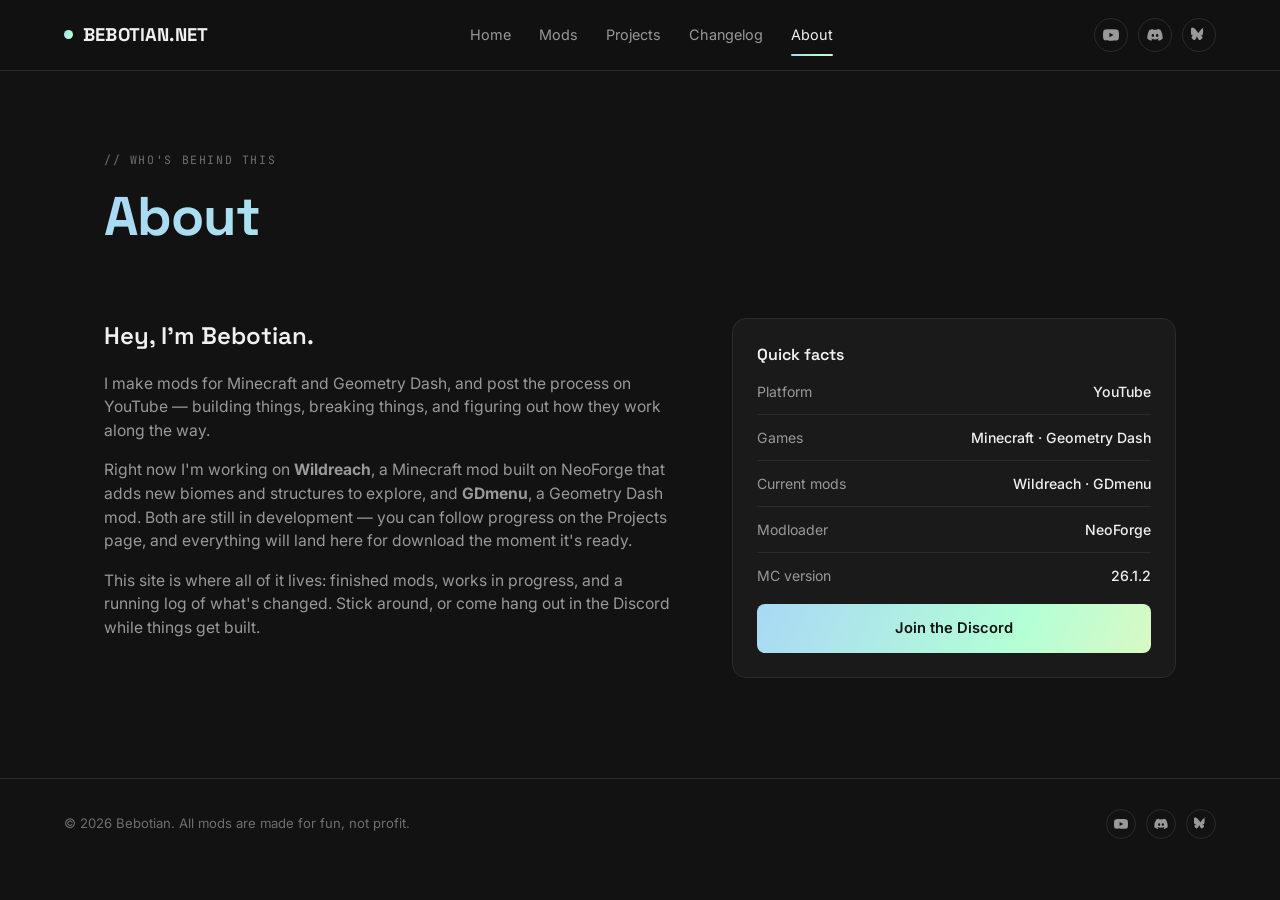
==== about.html @ bc115787 "Add files via upload" ====
<!DOCTYPE html>
<html lang="en">
<head>
<meta charset="UTF-8">
<meta name="viewport" content="width=device-width, initial-scale=1.0">
<title>Bebotian.net — About</title>
<link rel="preconnect" href="https://fonts.googleapis.com">
<link rel="preconnect" href="https://fonts.gstatic.com" crossorigin>
<link href="https://fonts.googleapis.com/css2?family=Space+Grotesk:wght@500;600;700&family=Inter:wght@400;500;600&family=JetBrains+Mono:wght@400;500&display=swap" rel="stylesheet">
<link rel="stylesheet" href="style.css">
</head>
<body>

<header>
  <a href="index.html" class="logo"><span class="logo-dot"></span>BEBOTIAN.NET</a>
  <nav class="pages">
    <a href="index.html">Home</a>
    <a href="index.html#mods">Mods</a>
    <a href="projects.html">Projects</a>
    <a href="changelog.html">Changelog</a>
    <a href="about.html" class="active">About</a>
  </nav>
  <div class="socials">
    <a class="social-btn" href="https://www.youtube.com/@Bebotian" target="_blank" rel="noopener" aria-label="YouTube" title="YouTube">
      <svg viewBox="0 0 24 24" fill="currentColor"><path d="M23.5 6.2a3 3 0 0 0-2.1-2.1C19.5 3.5 12 3.5 12 3.5s-7.5 0-9.4.6A3 3 0 0 0 .5 6.2 31 31 0 0 0 0 12a31 31 0 0 0 .5 5.8 3 3 0 0 0 2.1 2.1c1.9.6 9.4.6 9.4.6s7.5 0 9.4-.6a3 3 0 0 0 2.1-2.1A31 31 0 0 0 24 12a31 31 0 0 0-.5-5.8ZM9.6 15.5V8.5L15.8 12l-6.2 3.5Z"/></svg>
    </a>
    <a class="social-btn" href="https://discord.gg/Nxk4wjnvHS" target="_blank" rel="noopener" aria-label="Discord" title="Discord">
      <svg viewBox="0 0 24 24" fill="currentColor"><path d="M20.3 4.4A19.7 19.7 0 0 0 15.6 3c-.2.4-.5.9-.6 1.3a18 18 0 0 0-5.9 0A9 9 0 0 0 8.4 3a19.7 19.7 0 0 0-4.7 1.5C1 8.9.3 13.3.6 17.6a19.9 19.9 0 0 0 5.9 3c.5-.6.9-1.3 1.2-2a13 13 0 0 1-1.9-.9l.5-.4a14 14 0 0 0 11.4 0l.5.4c-.6.3-1.2.6-1.9.9.3.7.7 1.4 1.2 2a19.8 19.8 0 0 0 5.9-3c.4-5-.9-9.3-3.1-13.2ZM8.8 15c-1 0-1.9-1-1.9-2.2s.8-2.2 1.9-2.2 1.9 1 1.9 2.2-.9 2.2-1.9 2.2Zm6.4 0c-1 0-1.9-1-1.9-2.2s.8-2.2 1.9-2.2 1.9 1 1.9 2.2-.8 2.2-1.9 2.2Z"/></svg>
    </a>
    <a class="social-btn" href="https://bsky.app/profile/bebotian.bsky.social" target="_blank" rel="noopener" aria-label="Bluesky" title="Bluesky">
      <svg viewBox="0 0 24 24" fill="currentColor"><path d="M12 10.8C10.6 8.2 7.3 3.6 4.4 1.6 1.7-.2.7.9.3 1.7c-1 2.2-.3 8.3.1 9.5.5 1.6 2.2 2.1 3.8 1.9-2.7.4-5.1 1.5-2 5 3.6 4 5-.8 6.2-2.9.2-.4.4-.7.6-1 .2.3.4.6.6 1 1.2 2.1 2.6 6.9 6.2 2.9 3.1-3.5.7-4.6-2-5 1.6.2 3.3-.3 3.8-1.9.4-1.2 1.1-7.3.1-9.5C21.3.9 20.3-.2 17.6 1.6c-2.9 2-6.2 6.6-7.6 9.2Z"/></svg>
    </a>
  </div>
</header>

<div class="page-hero">
  <div class="eyebrow">// who's behind this</div>
  <h1>About</h1>
</div>

<section class="section" style="padding-top:20px;">
  <div class="about-grid">

    <div>
      <h2>Hey, I'm Bebotian.</h2>
      <p>I make mods for Minecraft and Geometry Dash, and post the process on YouTube — building things, breaking things, and figuring out how they work along the way.</p>
      <p>Right now I'm working on <strong>Wildreach</strong>, a Minecraft mod built on NeoForge that adds new biomes and structures to explore, and <strong>GDmenu</strong>, a Geometry Dash mod. Both are still in development — you can follow progress on the Projects page, and everything will land here for download the moment it's ready.</p>
      <p>This site is where all of it lives: finished mods, works in progress, and a running log of what's changed. Stick around, or come hang out in the Discord while things get built.</p>
    </div>

    <div class="info-card">
      <h3>Quick facts</h3>
      <ul class="info-list">
        <li><span>Platform</span><span>YouTube</span></li>
        <li><span>Games</span><span>Minecraft · Geometry Dash</span></li>
        <li><span>Current mods</span><span>Wildreach · GDmenu</span></li>
        <li><span>Modloader</span><span>NeoForge</span></li>
        <li><span>MC version</span><span>26.1.2</span></li>
      </ul>
      <a href="https://discord.gg/Nxk4wjnvHS" target="_blank" rel="noopener" class="btn btn-primary">Join the Discord</a>
    </div>

  </div>
</section>

<footer>
  <div>© <span id="year"></span> Bebotian. All mods are made for fun, not profit.</div>
  <div class="socials">
    <a class="social-btn" href="https://www.youtube.com/@Bebotian" target="_blank" rel="noopener" aria-label="YouTube" title="YouTube">
      <svg viewBox="0 0 24 24" fill="currentColor"><path d="M23.5 6.2a3 3 0 0 0-2.1-2.1C19.5 3.5 12 3.5 12 3.5s-7.5 0-9.4.6A3 3 0 0 0 .5 6.2 31 31 0 0 0 0 12a31 31 0 0 0 .5 5.8 3 3 0 0 0 2.1 2.1c1.9.6 9.4.6 9.4.6s7.5 0 9.4-.6a3 3 0 0 0 2.1-2.1A31 31 0 0 0 24 12a31 31 0 0 0-.5-5.8ZM9.6 15.5V8.5L15.8 12l-6.2 3.5Z"/></svg>
    </a>
    <a class="social-btn" href="https://discord.gg/Nxk4wjnvHS" target="_blank" rel="noopener" aria-label="Discord" title="Discord">
      <svg viewBox="0 0 24 24" fill="currentColor"><path d="M20.3 4.4A19.7 19.7 0 0 0 15.6 3c-.2.4-.5.9-.6 1.3a18 18 0 0 0-5.9 0A9 9 0 0 0 8.4 3a19.7 19.7 0 0 0-4.7 1.5C1 8.9.3 13.3.6 17.6a19.9 19.9 0 0 0 5.9 3c.5-.6.9-1.3 1.2-2a13 13 0 0 1-1.9-.9l.5-.4a14 14 0 0 0 11.4 0l.5.4c-.6.3-1.2.6-1.9.9.3.7.7 1.4 1.2 2a19.8 19.8 0 0 0 5.9-3c.4-5-.9-9.3-3.1-13.2ZM8.8 15c-1 0-1.9-1-1.9-2.2s.8-2.2 1.9-2.2 1.9 1 1.9 2.2-.9 2.2-1.9 2.2Zm6.4 0c-1 0-1.9-1-1.9-2.2s.8-2.2 1.9-2.2 1.9 1 1.9 2.2-.8 2.2-1.9 2.2Z"/></svg>
    </a>
    <a class="social-btn" href="https://bsky.app/profile/bebotian.bsky.social" target="_blank" rel="noopener" aria-label="Bluesky" title="Bluesky">
      <svg viewBox="0 0 24 24" fill="currentColor"><path d="M12 10.8C10.6 8.2 7.3 3.6 4.4 1.6 1.7-.2.7.9.3 1.7c-1 2.2-.3 8.3.1 9.5.5 1.6 2.2 2.1 3.8 1.9-2.7.4-5.1 1.5-2 5 3.6 4 5-.8 6.2-2.9.2-.4.4-.7.6-1 .2.3.4.6.6 1 1.2 2.1 2.6 6.9 6.2 2.9 3.1-3.5.7-4.6-2-5 1.6.2 3.3-.3 3.8-1.9.4-1.2 1.1-7.3.1-9.5C21.3.9 20.3-.2 17.6 1.6c-2.9 2-6.2 6.6-7.6 9.2Z"/></svg>
    </a>
  </div>
</footer>

<script>
  document.getElementById('year').textContent = new Date().getFullYear();
</script>

</body>
</html>
---- style.css ----
:root{
  --bg: #121212;
  --surface: #1a1a1a;
  --surface-hover: #202020;
  --border: #2b2b2b;
  --text: #f0f0f0;
  --muted: #999999;
  --muted-dim: #6f6f6f;

  --blue: #a9d8f5;
  --pink: #ffb3d9;
  --lavender: #d8b3ff;
  --mint: #b3ffd6;
  --yellow: #fff3b0;
  --orange: #ffb066;

  --holo: linear-gradient(115deg, var(--blue) 0%, var(--mint) 22%, var(--yellow) 45%, var(--pink) 70%, var(--lavender) 100%);
}

*{ margin:0; padding:0; box-sizing:border-box; }

html{ scroll-behavior:smooth; }

body{
  background:var(--bg);
  color:var(--text);
  font-family:'Inter', sans-serif;
  line-height:1.5;
  overflow-x:hidden;
}

::selection{ background:var(--lavender); color:#121212; }

a{ color:inherit; text-decoration:none; }

.eyebrow{
  font-family:'JetBrains Mono', monospace;
  font-size:0.72rem;
  letter-spacing:0.14em;
  text-transform:uppercase;
  color:var(--muted-dim);
}

/* ---------- NAV ---------- */
header{
  position:sticky;
  top:0;
  z-index:50;
  display:flex;
  align-items:center;
  justify-content:space-between;
  padding:18px 5vw;
  background:rgba(18,18,18,0.85);
  backdrop-filter:blur(10px);
  border-bottom:1px solid var(--border);
  gap:24px;
  flex-wrap:wrap;
}

.logo{
  font-family:'Space Grotesk', sans-serif;
  font-weight:700;
  font-size:1.15rem;
  letter-spacing:0.01em;
  display:flex;
  align-items:center;
  gap:10px;
}

.logo-dot{
  width:9px; height:9px; border-radius:50%;
  background:var(--holo);
  background-size:300% 300%;
  animation:holo-shift 6s ease infinite;
  flex-shrink:0;
}

nav.pages{
  display:flex;
  gap:28px;
  font-size:0.9rem;
  color:var(--muted);
}

nav.pages a{
  position:relative;
  padding:4px 0;
  transition:color 0.2s ease;
}
nav.pages a:hover{ color:var(--text); }
nav.pages a.active{ color:var(--text); }
nav.pages a.active::after{
  content:'';
  position:absolute;
  left:0; right:0; bottom:-6px;
  height:2px;
  background:var(--holo);
  background-size:300% 300%;
  animation:holo-shift 6s ease infinite;
  border-radius:2px;
}

.socials{
  display:flex;
  gap:10px;
}

.social-btn{
  width:34px; height:34px;
  border-radius:50%;
  border:1px solid var(--border);
  display:flex;
  align-items:center;
  justify-content:center;
  color:var(--muted);
  transition:all 0.2s ease;
}
.social-btn svg{ width:16px; height:16px; }
.social-btn:hover{
  color:var(--bg);
  border-color:transparent;
  background:var(--holo);
  background-size:300% 300%;
  animation:holo-shift 4s ease infinite;
}

/* ---------- HERO ---------- */
.hero{
  padding:min(14vw, 130px) 5vw 90px;
  text-align:center;
  position:relative;
}

.hero::before{
  content:'';
  position:absolute;
  top:-20%; left:50%;
  width:900px; height:600px;
  transform:translateX(-50%);
  background:radial-gradient(ellipse at center, rgba(216,179,255,0.10), transparent 60%);
  pointer-events:none;
}

.hero h1{
  font-family:'Space Grotesk', sans-serif;
  font-weight:700;
  font-size:clamp(2.8rem, 9vw, 6.2rem);
  letter-spacing:-0.02em;
  line-height:0.95;
  background:var(--holo);
  background-size:300% 300%;
  -webkit-background-clip:text;
  background-clip:text;
  color:transparent;
  animation:holo-shift 8s ease infinite;
}

.hero p{
  margin:22px auto 0;
  max-width:480px;
  color:var(--muted);
  font-size:1.02rem;
}

.hero-actions{
  margin-top:38px;
  display:flex;
  gap:14px;
  justify-content:center;
  flex-wrap:wrap;
}

/* ---------- PAGE HERO (sub-pages) ---------- */
.page-hero{
  padding:min(9vw, 80px) 5vw 40px;
  max-width:1200px;
  margin:0 auto;
}

.page-hero h1{
  font-family:'Space Grotesk', sans-serif;
  font-weight:700;
  font-size:clamp(2.2rem, 5.5vw, 3.4rem);
  letter-spacing:-0.02em;
  margin-top:8px;
  background:var(--holo);
  background-size:300% 300%;
  -webkit-background-clip:text;
  background-clip:text;
  color:transparent;
  animation:holo-shift 8s ease infinite;
}

.page-hero p{
  margin-top:14px;
  max-width:560px;
  color:var(--muted);
  font-size:1rem;
}

.btn{
  font-family:'Inter', sans-serif;
  font-weight:600;
  font-size:0.92rem;
  padding:13px 26px;
  border-radius:8px;
  border:1px solid var(--border);
  cursor:pointer;
  transition:all 0.2s ease;
  display:inline-flex;
  align-items:center;
  gap:8px;
}

.btn-primary{
  color:var(--bg);
  background:var(--holo);
  background-size:300% 300%;
  animation:holo-shift 6s ease infinite;
  border:none;
}
.btn-primary:hover{ filter:brightness(1.08); transform:translateY(-1px); }

.btn-ghost{
  color:var(--text);
  background:transparent;
}
.btn-ghost:hover{ background:var(--surface-hover); border-color:#3a3a3a; }

@keyframes holo-shift{
  0%{ background-position:0% 50%; }
  50%{ background-position:100% 50%; }
  100%{ background-position:0% 50%; }
}

/* ---------- SECTION / MODS ---------- */
.section{
  padding:60px 5vw 100px;
  max-width:1200px;
  margin:0 auto;
}

.section-head{
  display:flex;
  justify-content:space-between;
  align-items:flex-end;
  flex-wrap:wrap;
  gap:16px;
  margin-bottom:38px;
}

.section-head h2{
  font-family:'Space Grotesk', sans-serif;
  font-size:1.9rem;
  font-weight:600;
  margin-top:6px;
}

.status-note{
  display:flex;
  align-items:center;
  gap:10px;
  padding:9px 16px;
  border:1px solid var(--border);
  border-radius:100px;
  font-family:'JetBrains Mono', monospace;
  font-size:0.78rem;
  color:var(--muted);
}

.status-dot{
  width:7px; height:7px; border-radius:50%;
  background:var(--mint);
  box-shadow:0 0 8px var(--mint);
  animation:pulse 2s ease infinite;
  flex-shrink:0;
}
@keyframes pulse{ 0%,100%{opacity:1;} 50%{opacity:0.35;} }

.grid{
  display:grid;
  grid-template-columns:repeat(auto-fill, minmax(300px, 1fr));
  gap:22px;
}

.card{
  background:var(--surface);
  border:1px solid var(--border);
  border-radius:14px;
  overflow:hidden;
  position:relative;
  transition:transform 0.25s ease, border-color 0.25s ease;
}

.card::before{
  content:'';
  position:absolute;
  inset:0;
  padding:1px;
  border-radius:14px;
  background:var(--holo);
  background-size:300% 300%;
  -webkit-mask:linear-gradient(#000 0 0) content-box, linear-gradient(#000 0 0);
  -webkit-mask-composite:xor;
  mask-composite:exclude;
  opacity:0;
  transition:opacity 0.3s ease;
  animation:holo-shift 5s ease infinite;
  pointer-events:none;
}

.card:hover{ transform:translateY(-4px); }
.card:hover::before{ opacity:1; }

.card-thumb{
  aspect-ratio:16/9;
  background:
    radial-gradient(circle at 30% 20%, rgba(169,216,245,0.18), transparent 55%),
    radial-gradient(circle at 75% 75%, rgba(216,179,255,0.16), transparent 55%),
    #161616;
  display:flex;
  align-items:center;
  justify-content:center;
  border-bottom:1px solid var(--border);
  position:relative;
}

.card-thumb svg{
  width:34px; height:34px;
  color:var(--muted-dim);
}

.card-body{
  padding:20px 22px 22px;
}

.card-tags{
  display:flex;
  gap:8px;
  margin-bottom:12px;
  flex-wrap:wrap;
}

.tag{
  font-family:'JetBrains Mono', monospace;
  font-size:0.68rem;
  letter-spacing:0.04em;
  padding:4px 9px;
  border-radius:5px;
  background:#212121;
  border:1px solid var(--border);
  color:var(--muted);
}
.tag.game{ color:var(--blue); }
.tag.mc{ color:var(--mint); }
.tag.gd{ color:var(--pink); }
.tag.loader{ color:var(--orange); }
.tag.mcver{ color:var(--blue); }

.card-body h3{
  font-family:'Space Grotesk', sans-serif;
  font-size:1.15rem;
  font-weight:600;
  margin-bottom:8px;
}

.card-body p{
  color:var(--muted);
  font-size:0.9rem;
  margin-bottom:20px;
}

.card-dl{
  width:100%;
  justify-content:center;
  padding:11px 20px;
  border-radius:7px;
  background:#212121;
  border:1px solid var(--border);
  color:var(--muted-dim);
  font-size:0.85rem;
  cursor:not-allowed;
}
.card-dl svg{ width:14px; height:14px; }

/* ---------- PROJECT STATUS BADGE ---------- */
.status-badge{
  display:inline-flex;
  align-items:center;
  gap:6px;
  font-family:'JetBrains Mono', monospace;
  font-size:0.68rem;
  letter-spacing:0.04em;
  padding:4px 9px;
  border-radius:5px;
  background:#212121;
  border:1px solid var(--border);
  color:var(--yellow);
}
.status-badge .dot{
  width:6px; height:6px; border-radius:50%;
  background:var(--yellow);
  box-shadow:0 0 6px var(--yellow);
  animation:pulse 2s ease infinite;
}

/* ---------- ABOUT PAGE ---------- */
.about-grid{
  display:grid;
  grid-template-columns:1.3fr 1fr;
  gap:50px;
  align-items:start;
}

.about-grid p{
  color:var(--muted);
  margin-bottom:16px;
  font-size:0.98rem;
}

.about-grid h2{
  font-family:'Space Grotesk', sans-serif;
  font-size:1.5rem;
  font-weight:600;
  margin-bottom:18px;
}

.info-card{
  background:var(--surface);
  border:1px solid var(--border);
  border-radius:14px;
  padding:24px;
}

.info-card h3{
  font-family:'Space Grotesk', sans-serif;
  font-size:1rem;
  font-weight:600;
  margin-bottom:14px;
}

.info-list{
  list-style:none;
  display:flex;
  flex-direction:column;
  gap:12px;
}

.info-list li{
  display:flex;
  justify-content:space-between;
  font-size:0.88rem;
  color:var(--muted);
  border-bottom:1px solid var(--border);
  padding-bottom:12px;
}

.info-list li:last-child{ border-bottom:none; padding-bottom:0; }

.info-list span:last-child{ color:var(--text); font-weight:500; }

.info-card .btn{ width:100%; justify-content:center; margin-top:18px; }

/* ---------- CHANGELOG PAGE ---------- */
.timeline{
  display:flex;
  flex-direction:column;
  gap:0;
  border-left:1px solid var(--border);
  padding-left:32px;
  margin-left:6px;
}

.timeline-entry{
  position:relative;
  padding-bottom:44px;
}
.timeline-entry:last-child{ padding-bottom:0; }

.timeline-entry::before{
  content:'';
  position:absolute;
  left:-37.5px;
  top:4px;
  width:11px; height:11px;
  border-radius:50%;
  background:var(--bg);
  border:2px solid var(--border);
}

.timeline-entry .tag{ margin-bottom:10px; display:inline-block; }

.timeline-entry h3{
  font-family:'Space Grotesk', sans-serif;
  font-size:1.05rem;
  font-weight:600;
  margin-bottom:8px;
}

.timeline-entry p{
  color:var(--muted);
  font-size:0.9rem;
  max-width:560px;
}

.empty-state{
  border:1px dashed var(--border);
  border-radius:14px;
  padding:56px 24px;
  text-align:center;
  color:var(--muted-dim);
}

.empty-state svg{
  width:30px; height:30px;
  margin-bottom:16px;
  color:var(--muted-dim);
}

.empty-state h3{
  font-family:'Space Grotesk', sans-serif;
  color:var(--muted);
  font-size:1.05rem;
  font-weight:600;
  margin-bottom:8px;
}

.empty-state p{
  font-size:0.88rem;
  max-width:340px;
  margin:0 auto;
}

/* ---------- FOOTER ---------- */
footer{
  border-top:1px solid var(--border);
  padding:30px 5vw;
  display:flex;
  justify-content:space-between;
  align-items:center;
  flex-wrap:wrap;
  gap:14px;
  color:var(--muted-dim);
  font-size:0.82rem;
}

footer .socials .social-btn{ width:30px; height:30px; }
footer .socials .social-btn svg{ width:14px; height:14px; }

@media (max-width:780px){
  .about-grid{ grid-template-columns:1fr; }
}

@media (max-width:720px){
  header{ padding:16px 6vw; }
  nav.pages{ order:3; width:100%; justify-content:center; }
  .section{ padding:40px 6vw 70px; }
  .page-hero{ padding:40px 6vw 30px; }
  footer{ flex-direction:column; text-align:center; }
  .timeline{ padding-left:24px; margin-left:2px; }
  .timeline-entry::before{ left:-29.5px; }
}

@media (prefers-reduced-motion: reduce){
  *{ animation-duration:0.001ms !important; animation-iteration-count:1 !important; }
  html{ scroll-behavior:auto; }
}
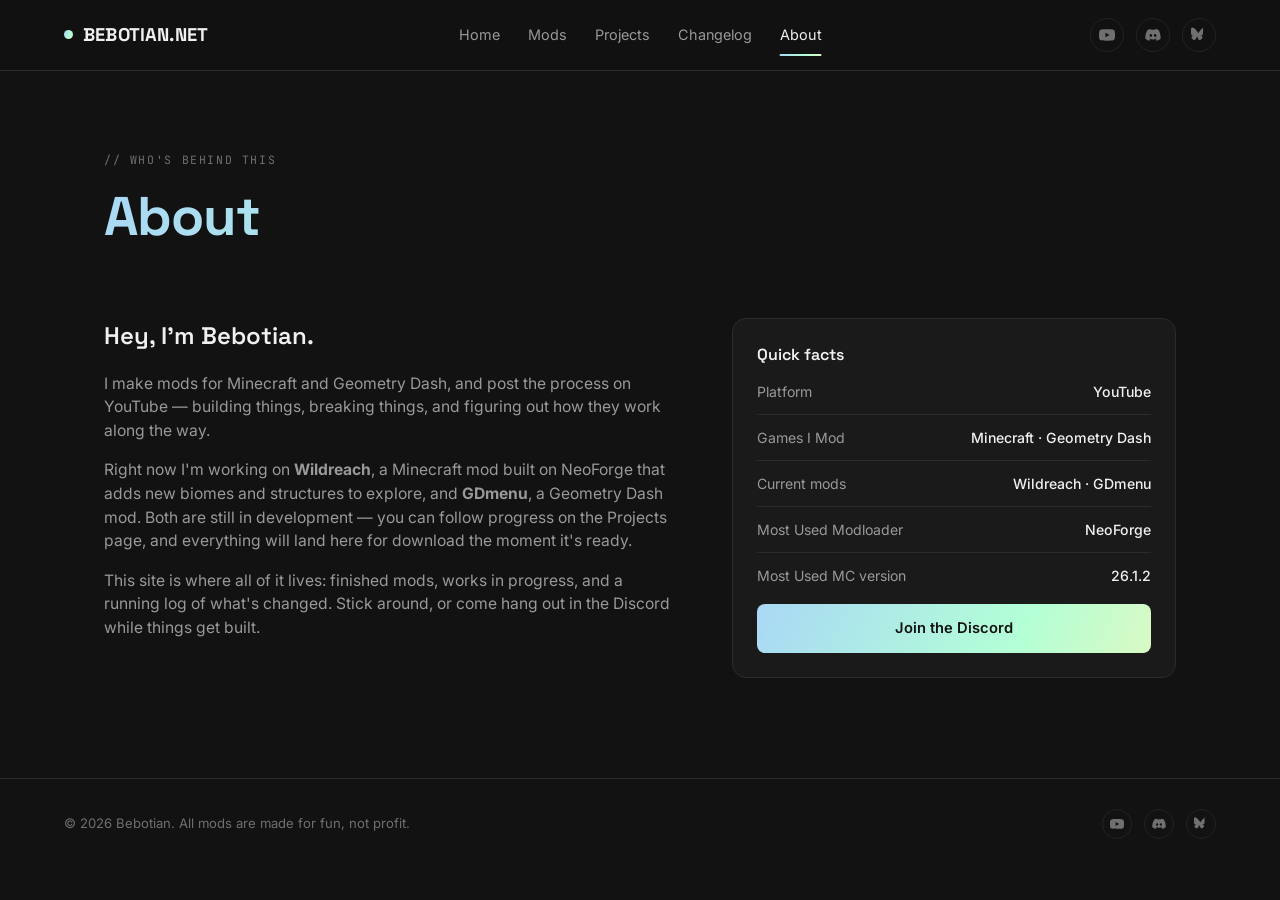
==== commit 58f8c91c: "Update about.html" ====
--- a/about.html
+++ b/about.html
@@ -15,7 +15,7 @@
   <a href="index.html" class="logo"><span class="logo-dot"></span>BEBOTIAN.NET</a>
   <nav class="pages">
     <a href="index.html">Home</a>
-    <a href="index.html#mods">Mods</a>
+    <a href="mods.html">Mods</a>
     <a href="projects.html">Projects</a>
     <a href="changelog.html">Changelog</a>
     <a href="about.html" class="active">About</a>
@@ -52,10 +52,10 @@
       <h3>Quick facts</h3>
       <ul class="info-list">
         <li><span>Platform</span><span>YouTube</span></li>
-        <li><span>Games</span><span>Minecraft · Geometry Dash</span></li>
+        <li><span>Games I Mod</span><span>Minecraft · Geometry Dash</span></li>
         <li><span>Current mods</span><span>Wildreach · GDmenu</span></li>
-        <li><span>Modloader</span><span>NeoForge</span></li>
-        <li><span>MC version</span><span>26.1.2</span></li>
+        <li><span>Most Used Modloader</span><span>NeoForge</span></li>
+        <li><span>Most Used MC version</span><span>26.1.2</span></li>
       </ul>
       <a href="https://discord.gg/Nxk4wjnvHS" target="_blank" rel="noopener" class="btn btn-primary">Join the Discord</a>
     </div>
--- a/style.css
+++ b/style.css
@@ -289,6 +289,8 @@
   border-radius:14px;
   overflow:hidden;
   position:relative;
+  display:block;
+  cursor:pointer;
   transition:transform 0.25s ease, border-color 0.25s ease;
 }
 
@@ -552,7 +554,9 @@
 }
 
 @media (max-width:720px){
-  header{ padding:16px 6vw; }
+  header{ padding:16px 6vw; justify-content:center; }
+  header .logo{ display:none; }
+  header .socials{ display:none; }
   nav.pages{ order:3; width:100%; justify-content:center; }
   .section{ padding:40px 6vw 70px; }
   .page-hero{ padding:40px 6vw 30px; }
@@ -565,3 +569,134 @@
   *{ animation-duration:0.001ms !important; animation-iteration-count:1 !important; }
   html{ scroll-behavior:auto; }
 }
+
+/* FILTER BAR */
+.filters{
+  display:flex;
+  flex-wrap:wrap;
+  gap:12px;
+  margin-bottom:30px;
+  align-items:center;
+}
+
+.filters select{
+  background:var(--surface);
+  border:1px solid var(--border);
+  color:var(--text);
+  padding:10px 12px;
+  border-radius:6px;
+  font-size:0.85rem;
+}
+
+.view-toggle{
+  margin-left:auto;
+  display:flex;
+  gap:8px;
+}
+
+/* LIST VIEW */
+.list{
+  display:flex;
+  flex-direction:column;
+  gap:16px;
+}
+
+.list .card{
+  display:flex;
+  flex-direction:row;
+}
+
+.list .card-thumb{
+  width:220px;
+  flex-shrink:0;
+}
+
+.list .card-body{
+  flex:1;
+}
+
+/* TOP BAR LAYOUT */
+.topbar{
+  display:flex;
+  align-items:center;
+  justify-content:space-between;
+  position:relative;
+}
+
+/* CENTER THE NAV */
+.pages{
+  position:absolute;
+  left:50%;
+  transform:translateX(-50%);
+  display:flex;
+  gap:24px;
+}
+
+/* RIGHT SIDE SOCIALS */
+.socials{
+  display:flex;
+  gap:12px;
+}
+
+.socials a{
+  font-size:0.8rem;
+  opacity:0.7;
+  text-decoration:none;
+}
+
+.socials a:hover{
+  opacity:1;
+}
+
+/* ---------- MOD DETAIL PAGE ---------- */
+.back-link{
+  display:inline-flex;
+  align-items:center;
+  gap:6px;
+  font-family:'JetBrains Mono', monospace;
+  font-size:0.8rem;
+  color:var(--muted);
+  margin-bottom:22px;
+  transition:color 0.2s ease;
+}
+.back-link:hover{ color:var(--text); }
+
+.mod-detail-grid{
+  display:grid;
+  grid-template-columns:1.3fr 1fr;
+  gap:50px;
+  align-items:start;
+}
+
+.mod-icon-large{
+  aspect-ratio:16/9;
+  border-radius:14px;
+  background:
+    radial-gradient(circle at 30% 20%, rgba(169,216,245,0.18), transparent 55%),
+    radial-gradient(circle at 75% 75%, rgba(216,179,255,0.16), transparent 55%),
+    #161616;
+  border:1px solid var(--border);
+  display:flex;
+  align-items:center;
+  justify-content:center;
+  margin-bottom:26px;
+}
+.mod-icon-large svg{ width:56px; height:56px; color:var(--muted-dim); }
+
+.mod-detail-grid h1{
+  font-family:'Space Grotesk', sans-serif;
+  font-weight:700;
+  font-size:clamp(1.9rem, 4vw, 2.6rem);
+  margin-bottom:16px;
+}
+
+.mod-detail-grid .card-tags{ margin-bottom:18px; }
+
+.mod-description{
+  color:var(--muted);
+  font-size:1rem;
+  line-height:1.7;
+  white-space:pre-line;
+}
+
+.mod-sidebar .btn{ width:100%; justify-content:center; margin-top:6px; }
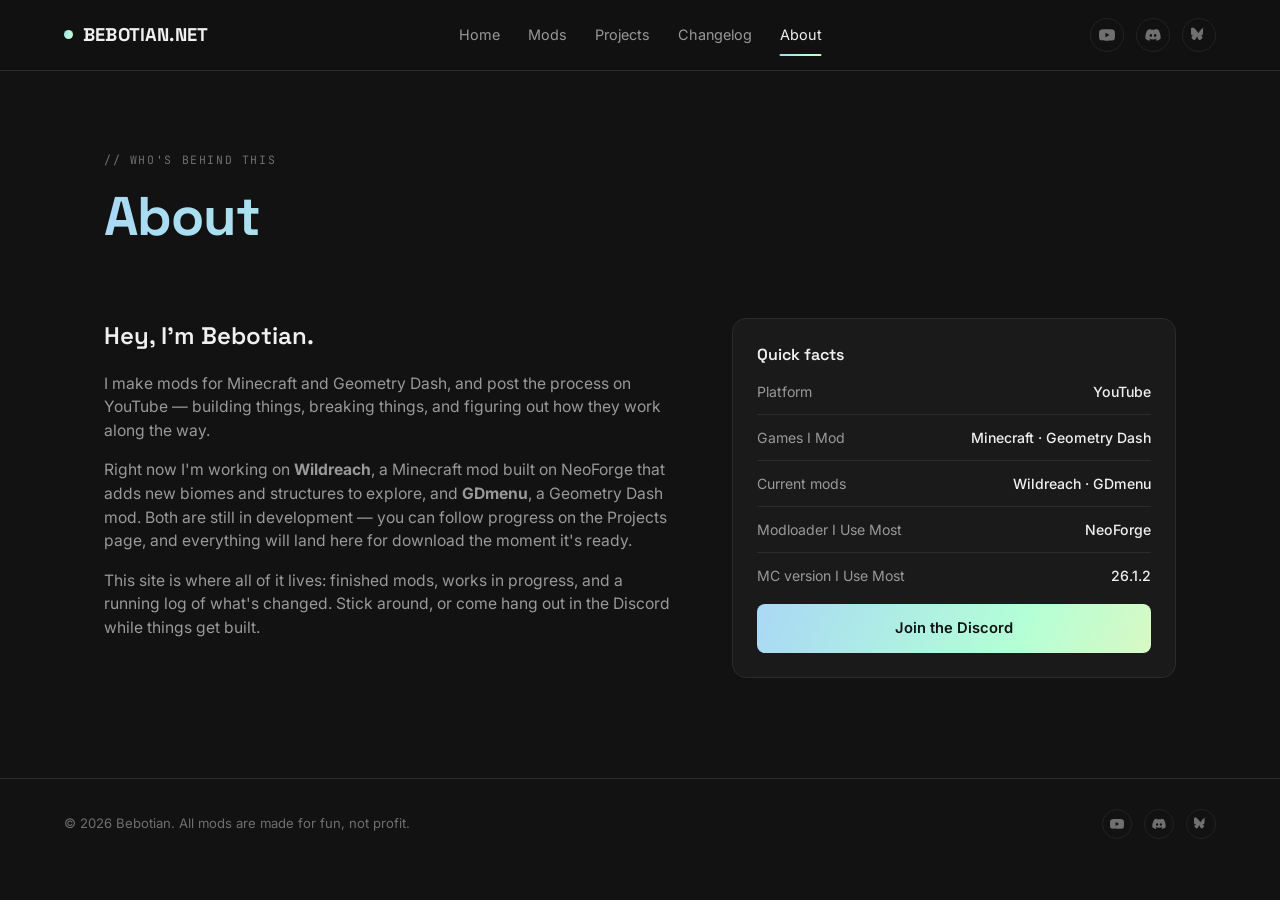
==== commit d2353f68: "Update labels for modloader and Minecraft version" ====
--- a/about.html
+++ b/about.html
@@ -54,8 +54,8 @@
         <li><span>Platform</span><span>YouTube</span></li>
         <li><span>Games I Mod</span><span>Minecraft · Geometry Dash</span></li>
         <li><span>Current mods</span><span>Wildreach · GDmenu</span></li>
-        <li><span>Most Used Modloader</span><span>NeoForge</span></li>
-        <li><span>Most Used MC version</span><span>26.1.2</span></li>
+        <li><span>Modloader I Use Most</span><span>NeoForge</span></li>
+        <li><span>MC version I Use Most</span><span>26.1.2</span></li>
       </ul>
       <a href="https://discord.gg/Nxk4wjnvHS" target="_blank" rel="noopener" class="btn btn-primary">Join the Discord</a>
     </div>
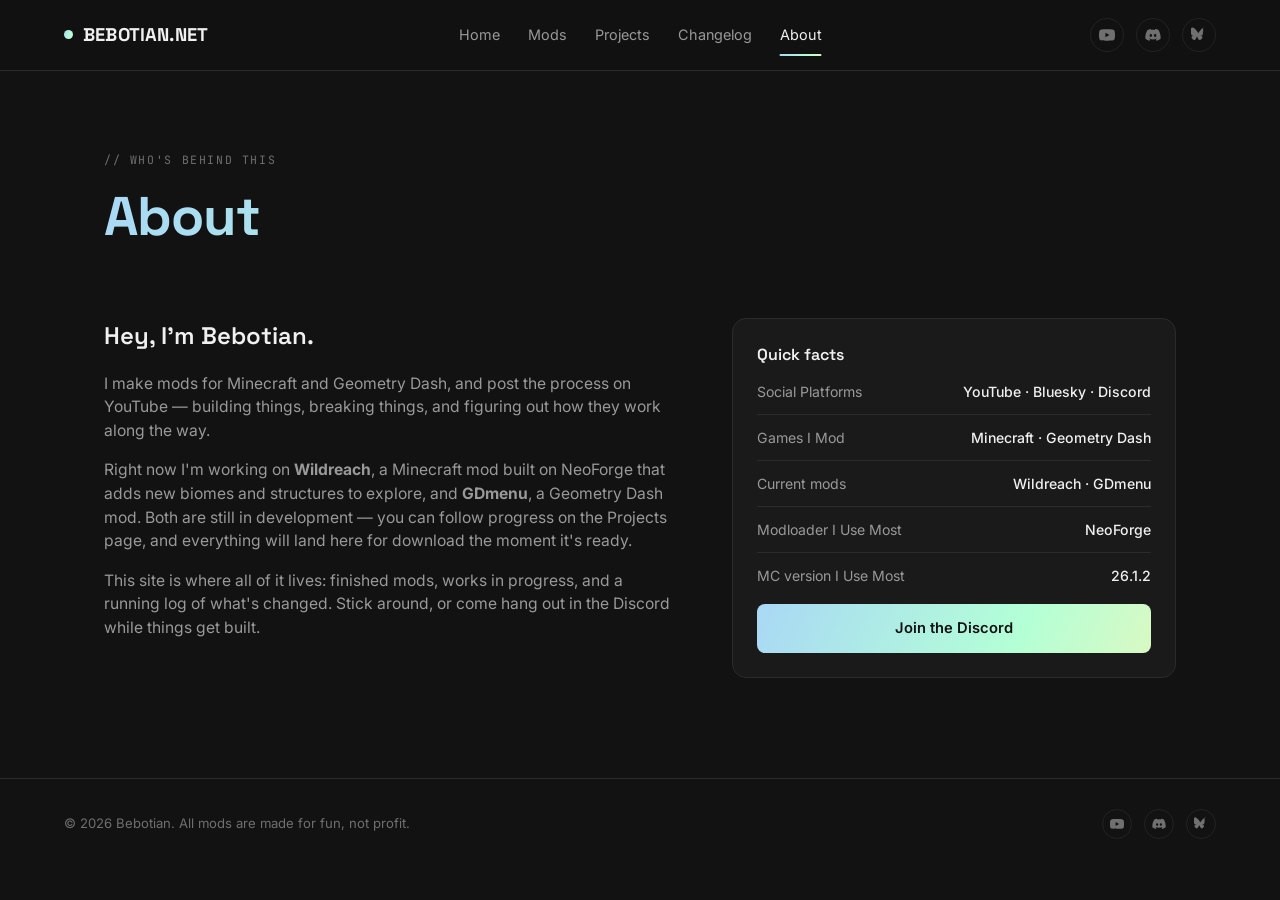
==== commit 766dd3c7: "Update about.html" ====
--- a/about.html
+++ b/about.html
@@ -51,7 +51,7 @@
     <div class="info-card">
       <h3>Quick facts</h3>
       <ul class="info-list">
-        <li><span>Platform</span><span>YouTube</span></li>
+        <li><span>Social Platforms</span><span>YouTube · Bluesky · Discord</span></li>
         <li><span>Games I Mod</span><span>Minecraft · Geometry Dash</span></li>
         <li><span>Current mods</span><span>Wildreach · GDmenu</span></li>
         <li><span>Modloader I Use Most</span><span>NeoForge</span></li>
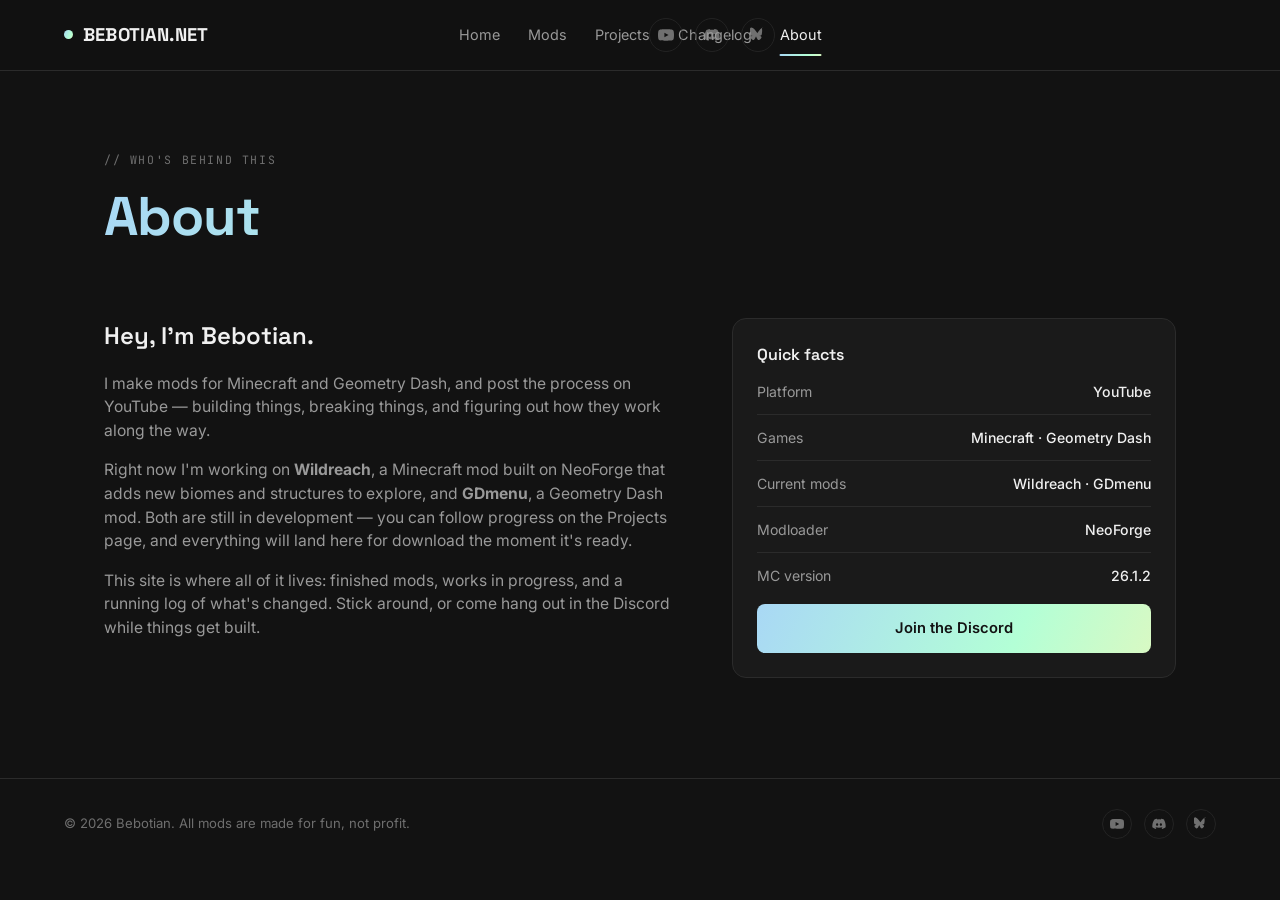
==== commit f362cd38: "Add files via upload" ====
--- a/about.html
+++ b/about.html
@@ -31,6 +31,7 @@
       <svg viewBox="0 0 24 24" fill="currentColor"><path d="M12 10.8C10.6 8.2 7.3 3.6 4.4 1.6 1.7-.2.7.9.3 1.7c-1 2.2-.3 8.3.1 9.5.5 1.6 2.2 2.1 3.8 1.9-2.7.4-5.1 1.5-2 5 3.6 4 5-.8 6.2-2.9.2-.4.4-.7.6-1 .2.3.4.6.6 1 1.2 2.1 2.6 6.9 6.2 2.9 3.1-3.5.7-4.6-2-5 1.6.2 3.3-.3 3.8-1.9.4-1.2 1.1-7.3.1-9.5C21.3.9 20.3-.2 17.6 1.6c-2.9 2-6.2 6.6-7.6 9.2Z"/></svg>
     </a>
   </div>
+  <div id="authWidget" class="auth-widget"></div>
 </header>
 
 <div class="page-hero">
@@ -51,11 +52,11 @@
     <div class="info-card">
       <h3>Quick facts</h3>
       <ul class="info-list">
-        <li><span>Social Platforms</span><span>YouTube · Bluesky · Discord</span></li>
-        <li><span>Games I Mod</span><span>Minecraft · Geometry Dash</span></li>
+        <li><span>Platform</span><span>YouTube</span></li>
+        <li><span>Games</span><span>Minecraft · Geometry Dash</span></li>
         <li><span>Current mods</span><span>Wildreach · GDmenu</span></li>
-        <li><span>Modloader I Use Most</span><span>NeoForge</span></li>
-        <li><span>MC version I Use Most</span><span>26.1.2</span></li>
+        <li><span>Modloader</span><span>NeoForge</span></li>
+        <li><span>MC version</span><span>26.1.2</span></li>
       </ul>
       <a href="https://discord.gg/Nxk4wjnvHS" target="_blank" rel="noopener" class="btn btn-primary">Join the Discord</a>
     </div>
@@ -82,5 +83,7 @@
   document.getElementById('year').textContent = new Date().getFullYear();
 </script>
 
+<script type="module" src="js/auth-widget.js"></script>
+
 </body>
 </html>
--- a/style.css
+++ b/style.css
@@ -700,3 +700,140 @@
 }
 
 .mod-sidebar .btn{ width:100%; justify-content:center; margin-top:6px; }
+
+/* ---------- ACCOUNT / AUTH ---------- */
+.auth-widget{
+  display:flex;
+  align-items:center;
+  gap:10px;
+}
+
+.auth-btn{ padding:9px 16px; font-size:0.85rem; }
+
+/* Rainbow-letter avatar: gray circle, holo-gradient letter */
+.avatar{
+  width:34px; height:34px;
+  border-radius:50%;
+  background:#2b2b2b;
+  border:1px solid var(--border);
+  display:flex;
+  align-items:center;
+  justify-content:center;
+  cursor:pointer;
+  padding:0;
+  transition:border-color 0.2s ease;
+}
+.avatar:hover{ border-color:#3a3a3a; }
+
+.avatar span{
+  font-family:'Space Grotesk', sans-serif;
+  font-weight:700;
+  font-size:0.95rem;
+  background:var(--holo);
+  background-size:300% 300%;
+  -webkit-background-clip:text;
+  background-clip:text;
+  color:transparent;
+  animation:holo-shift 6s ease infinite;
+}
+
+.account-menu{ position:relative; }
+
+.account-dropdown{
+  position:absolute;
+  top:calc(100% + 10px);
+  right:0;
+  min-width:160px;
+  background:var(--surface);
+  border:1px solid var(--border);
+  border-radius:10px;
+  padding:10px;
+  display:none;
+  flex-direction:column;
+  gap:8px;
+  z-index:60;
+}
+.account-dropdown.open{ display:flex; }
+
+.account-dropdown-name{
+  font-family:'JetBrains Mono', monospace;
+  font-size:0.8rem;
+  color:var(--muted);
+  padding:4px 6px 8px;
+  border-bottom:1px solid var(--border);
+  word-break:break-all;
+}
+
+.account-dropdown-logout{
+  background:transparent;
+  border:none;
+  color:var(--text);
+  text-align:left;
+  font-family:'Inter', sans-serif;
+  font-size:0.88rem;
+  padding:6px;
+  border-radius:6px;
+  cursor:pointer;
+}
+.account-dropdown-logout:hover{ background:var(--surface-hover); }
+
+/* Login / signup form */
+.auth-tabs{
+  display:flex;
+  gap:8px;
+  border:1px solid var(--border);
+  border-radius:10px;
+  padding:4px;
+}
+
+.auth-tab{
+  flex:1;
+  padding:10px;
+  border:none;
+  border-radius:7px;
+  background:transparent;
+  color:var(--muted);
+  font-family:'Inter', sans-serif;
+  font-weight:600;
+  font-size:0.88rem;
+  cursor:pointer;
+  transition:all 0.2s ease;
+}
+.auth-tab.active{
+  background:var(--surface-hover);
+  color:var(--text);
+}
+
+.auth-label{
+  display:block;
+  font-family:'JetBrains Mono', monospace;
+  font-size:0.72rem;
+  letter-spacing:0.06em;
+  text-transform:uppercase;
+  color:var(--muted-dim);
+  margin-bottom:8px;
+}
+
+.auth-input{
+  width:100%;
+  background:#161616;
+  border:1px solid var(--border);
+  color:var(--text);
+  padding:12px 14px;
+  border-radius:8px;
+  font-family:'Inter', sans-serif;
+  font-size:0.92rem;
+}
+.auth-input:focus{ outline:none; border-color:#3a3a3a; }
+
+.auth-error{
+  color:var(--pink);
+  font-size:0.82rem;
+  margin-top:14px;
+  min-height:1em;
+}
+
+@media (max-width:720px){
+  header{ flex-wrap:wrap; }
+  .auth-widget{ order:2; }
+}
